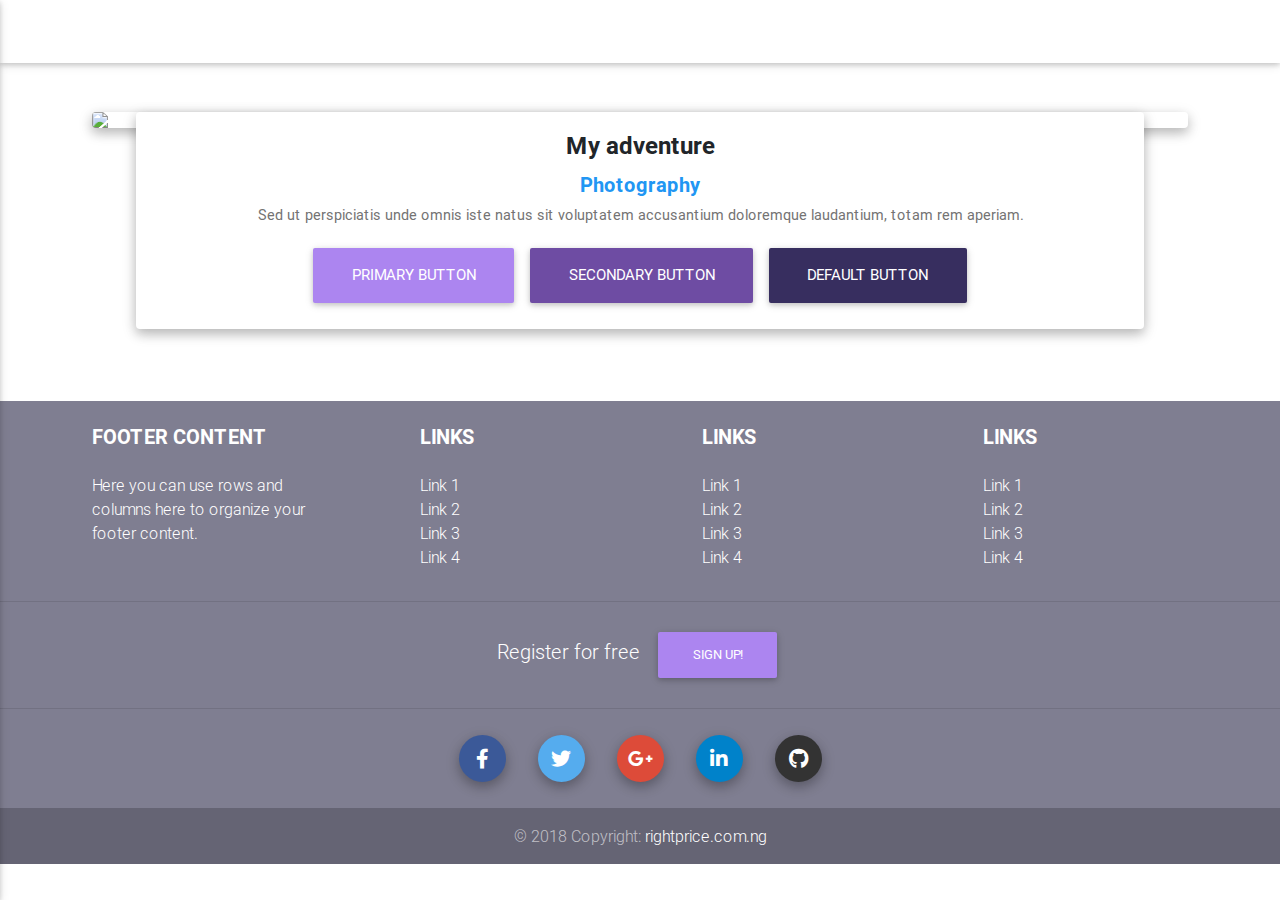
==== Backoffice/index.html @ aefe2cbc "Upload my first code" ====
<!DOCTYPE html>
<html>
<head>
    <meta charset="UTF-8">
    <meta name="viewport" content="width=device-width, initial-scale=1, shrink-to-fit=no">
    <meta http-equiv="x-ua-compatible" content="ie=edge">
    <title>Right Price Backoffice</title>
    <!-- Font Awesome -->
    <link rel="stylesheet" href="https://use.fontawesome.com/releases/v5.8.2/css/all.css">
    <!-- Custom CSS -->
    <link href="css/style.css" rel="stylesheet">
    <!-- Bootstrap core CSS -->
    <link href="css/bootstrap.css" rel="stylesheet">
    <!-- Material Design Bootstrap -->
    <link href="css/mdb.min.css" rel="stylesheet">

    <!--Inline css code here-->
    <style>
        /* Only for snippet */
        .double-nav .breadcrumb-dn {
        color: #fff;
        }
    </style>

</head>
<body class="fixed-sn deep-purple-skin">

    <!--Double navigation-->
    <header>
        <!-- Sidebar navigation -->
        <div id="slide-out" class="side-nav sn-bg-4 fixed">
        <ul class="custom-scrollbar">
            <!-- Logo -->
            <li>
            <div class="logo-wrapper waves-light">
                <a href="#"><img src="https://mdbootstrap.com/img/logo/mdb-transparent.png" class="img-fluid flex-center"></a>
            </div>
            </li>
            <!--/. Logo -->
            <!--Social-->
            <li>
            <ul class="social">
                <li><a href="#" class="icons-sm fb-ic"><i class="fab fa-facebook-f"> </i></a></li>
                <li><a href="#" class="icons-sm pin-ic"><i class="fab fa-pinterest"> </i></a></li>
                <li><a href="#" class="icons-sm gplus-ic"><i class="fab fa-google-plus-g"> </i></a></li>
                <li><a href="#" class="icons-sm tw-ic"><i class="fab fa-twitter"> </i></a></li>
            </ul>
            </li>
            <!--/Social-->
            <!--Search Form-->
            <li>
            <form class="search-form" role="search">
                <div class="form-group md-form mt-0 pt-1 waves-light">
                <input type="text" class="form-control" placeholder="Search">
                </div>
            </form>
            </li>
            <!--/.Search Form-->
            <!-- Side navigation links -->
            <li>
            <ul class="collapsible collapsible-accordion">
                <li><a class="collapsible-header waves-effect arrow-r"><i class="fas fa-chevron-right"></i> Submit blog<i
                    class="fas fa-angle-down rotate-icon"></i></a>
                <div class="collapsible-body">
                    <ul class="list-unstyled">
                    <li><a href="#" class="waves-effect">Submit listing</a>
                    </li>
                    <li><a href="#" class="waves-effect">Registration form</a>
                    </li>
                    </ul>
                </div>
                </li>
                <li><a class="collapsible-header waves-effect arrow-r"><i class="far fa-hand-pointer"></i> Instruction<i
                    class="fas fa-angle-down rotate-icon"></i></a>
                <div class="collapsible-body">
                    <ul class="list-unstyled">
                    <li><a href="#" class="waves-effect">For bloggers</a>
                    </li>
                    <li><a href="#" class="waves-effect">For authors</a>
                    </li>
                    </ul>
                </div>
                </li>
                <li><a class="collapsible-header waves-effect arrow-r"><i class="fas fa-eye"></i> About<i class="fas fa-angle-down rotate-icon"></i></a>
                <div class="collapsible-body">
                    <ul class="list-unstyled">
                    <li><a href="#" class="waves-effect">Introduction</a>
                    </li>
                    <li><a href="#" class="waves-effect">Monthly meetings</a>
                    </li>
                    </ul>
                </div>
                </li>
                <li><a class="collapsible-header waves-effect arrow-r"><i class="far fa-envelope"></i> Contact me<i class="fas fa-angle-down rotate-icon"></i></a>
                <div class="collapsible-body">
                    <ul class="list-unstyled">
                    <li><a href="#" class="waves-effect">FAQ</a>
                    </li>
                    <li><a href="#" class="waves-effect">Write a message</a>
                    </li>
                    <li><a href="#" class="waves-effect">FAQ</a>
                    </li>
                    <li><a href="#" class="waves-effect">Write a message</a>
                    </li>
                    <li><a href="#" class="waves-effect">FAQ</a>
                    </li>
                    <li><a href="#" class="waves-effect">Write a message</a>
                    </li>
                    <li><a href="#" class="waves-effect">FAQ</a>
                    </li>
                    <li><a href="#" class="waves-effect">Write a message</a>
                    </li>
                    </ul>
                </div>
                </li>
            </ul>
            </li>
            <!--/. Side navigation links -->
        </ul>
        <div class="sidenav-bg mask-strong"></div>
        </div>
        <!--/. Sidebar navigation -->
        <!-- Navbar -->
        <nav class="navbar fixed-top navbar-toggleable-md navbar-expand-lg scrolling-navbar double-nav">
        <!-- SideNav slide-out button -->
        <div class="float-left">
            <a href="#" data-activates="slide-out" class="button-collapse"><i class="fas fa-bars"></i></a>
        </div>
        <!-- Breadcrumb-->
        <div class="breadcrumb-dn mr-auto">
            <p>Material Design for Bootstrap</p>
        </div>
        <ul class="nav navbar-nav nav-flex-icons ml-auto">
            <li class="nav-item">
            <a class="nav-link"><i class="fas fa-envelope"></i> <span class="clearfix d-none d-sm-inline-block">Contact</span></a>
            </li>
            <li class="nav-item">
            <a class="nav-link"><i class="far fa-comments"></i> <span class="clearfix d-none d-sm-inline-block">Support</span></a>
            </li>
            <li class="nav-item">
            <a class="nav-link"><i class="fas fa-user"></i> <span class="clearfix d-none d-sm-inline-block">Account</span></a>
            </li>
            <li class="nav-item dropdown">
            <a class="nav-link dropdown-toggle" href="#" id="navbarDropdownMenuLink" data-toggle="dropdown" aria-haspopup="true"
                aria-expanded="false">
                Dropdown
            </a>
            <div class="dropdown-menu dropdown-menu-right" aria-labelledby="navbarDropdownMenuLink">
                <a class="dropdown-item" href="#">Action</a>
                <a class="dropdown-item" href="#">Another action</a>
                <a class="dropdown-item" href="#">Something else here</a>
            </div>
            </li>
        </ul>
        </nav>
        <!-- /.Navbar -->
    </header>
    <!--/.Double navigation-->
    
    <!--Main layout-->
    <main>
    
        <div class="container-fluid text-center">
    
        <!--Card-->
        <div class="card card-cascade wider reverse my-4 pb-5">
    
            <!--Card image-->
            <div class="view view-cascade overlay wow fadeIn">
            <img src="https://mdbootstrap.com/img/Photos/Slides/img%20(9).jpg" class="img-fluid">
            <a href="#!">
                <div class="mask rgba-white-slight"></div>
            </a>
            </div>
            <!--/Card image-->
    
            <!--Card content-->
            <div class="card-body card-body-cascade text-center wow fadeIn" data-wow-delay="0.2s">
            <!--Title-->
            <h4 class="card-title"><strong>My adventure</strong></h4>
            <h5 class="blue-text"><strong>Photography</strong></h5>
    
            <p class="card-text">Sed ut perspiciatis unde omnis iste natus sit voluptatem accusantium doloremque
                laudantium, totam rem aperiam.
            </p>
    
            <a class="btn btn-primary btn-lg">Primary button</a>
            <a class="btn btn-secondary btn-lg">Secondary button</a>
            <a class="btn btn-default btn-lg">Default button</a>
    
            </div>
            <!--/.Card content-->
    
        </div>
        <!--/.Card-->
    
        </div>
    
    </main>
    <!--/Main layout-->
    
    <!--Footer-->
    <footer class="page-footer text-center text-md-left pt-4">
    
        <!--Footer Links-->
        <div class="container-fluid">
        <div class="row">
    
            <!--First column-->
            <div class="col-md-3">
            <h5 class="text-uppercase font-weight-bold mb-4">Footer Content</h5>
            <p>Here you can use rows and columns here to organize your footer content.</p>
            </div>
            <!--/.First column-->
    
            <hr class="w-100 clearfix d-md-none">
    
            <!--Second column-->
            <div class="col-md-2 mx-auto">
            <h5 class="text-uppercase font-weight-bold mb-4">Links</h5>
            <ul class="list-unstyled">
                <li><a href="#!">Link 1</a></li>
                <li><a href="#!">Link 2</a></li>
                <li><a href="#!">Link 3</a></li>
                <li><a href="#!">Link 4</a></li>
            </ul>
            </div>
            <!--/.Second column-->
    
            <hr class="w-100 clearfix d-md-none">
    
            <!--Third column-->
            <div class="col-md-2 mx-auto">
            <h5 class="text-uppercase font-weight-bold mb-4">Links</h5>
            <ul class="list-unstyled">
                <li><a href="#!">Link 1</a></li>
                <li><a href="#!">Link 2</a></li>
                <li><a href="#!">Link 3</a></li>
                <li><a href="#!">Link 4</a></li>
            </ul>
            </div>
            <!--/.Third column-->
    
            <hr class="w-100 clearfix d-md-none">
    
            <!--Fourth column-->
            <div class="col-md-2 mx-auto">
            <h5 class="text-uppercase font-weight-bold mb-4">Links</h5>
            <ul class="list-unstyled">
                <li><a href="#!">Link 1</a></li>
                <li><a href="#!">Link 2</a></li>
                <li><a href="#!">Link 3</a></li>
                <li><a href="#!">Link 4</a></li>
            </ul>
            </div>
            <!--/.Fourth column-->
    
        </div>
        </div>
        <!--/.Footer Links-->
    
        <hr>
    
        <!--Call to action-->
        <div class="call-to-action text-center my-4">
        <ul class="list-unstyled list-inline">
            <li class="list-inline-item">
            <h5>Register for free</h5>
            </li>
            <li class="list-inline-item"><a href="" class="btn btn-primary">Sign up!</a></li>
        </ul>
        </div>
        <!--/.Call to action-->
    
        <hr>
    
        <!--Social buttons-->
        <div class="social-section text-center">
        <ul class="list-unstyled list-inline">
            <li class="list-inline-item"><a class="btn-floating btn-fb"><i class="fab fa-facebook-f"> </i></a></li>
            <li class="list-inline-item"><a class="btn-floating btn-tw"><i class="fab fa-twitter"> </i></a></li>
            <li class="list-inline-item"><a class="btn-floating btn-gplus"><i class="fab fa-google-plus-g"> </i></a></li>
            <li class="list-inline-item"><a class="btn-floating btn-li"><i class="fab fa-linkedin-in"> </i></a></li>
            <li class="list-inline-item"><a class="btn-floating btn-git"><i class="fab fa-github"> </i></a></li>
        </ul>
        </div>
        <!--/.Social buttons-->
    
        <!--Copyright-->
        <div class="footer-copyright py-3 text-center">
        <div class="container-fluid">
            © 2018 Copyright: <a href="http://www.rightprice.com.ng.com"> rightprice.com.ng </a>
    
        </div>
        </div>
        <!--/.Copyright-->
    
    </footer>
    <!--/.Footer-->

    <!-- SCRIPTS -->
  <!-- JQuery -->
  <script type="text/javascript" src="js/jquery-3.4.1.min.js"></script>
  <!-- Bootstrap tooltips -->
  <script type="text/javascript" src="js/popper.min.js"></script>
  <!-- Bootstrap core JavaScript -->
  <script type="text/javascript" src="js/bootstrap.min.js">
  </script>
  <!-- MDB core JavaScript -->
  <script type="text/javascript" src="js/mdb.min.js"></script>
  <script type="text/javascript">
    // SideNav Initialization
    $(".button-collapse").sideNav();

    new WOW().init();
  </script>
        
</body>
              
</html>
---- Backoffice/css/style.css ----
/* Nav menu change on scroll */
.top-nav-collapse {
  background: #9796f0 !important;  /* fallback for old browsers */
  background: -webkit-linear-gradient(to right, #fbc7d4, #9796f0) !important;  /* Chrome 10-25, Safari 5.1-6 */
  background: linear-gradient(to right, #fbc7d4, #9796f0) !important; /* W3C, IE 10+/ Edge, Firefox 16+, Chrome 26+, Opera 12+, Safari 7+ */
  
    
  }
  
  .navbar:not(.top-nav-collapse) {
    background: transparent !important;
  }
  
  /* Top Feature section */
  .section-top{
    margin-top: 3%;
  }

/* Jumbotron career */
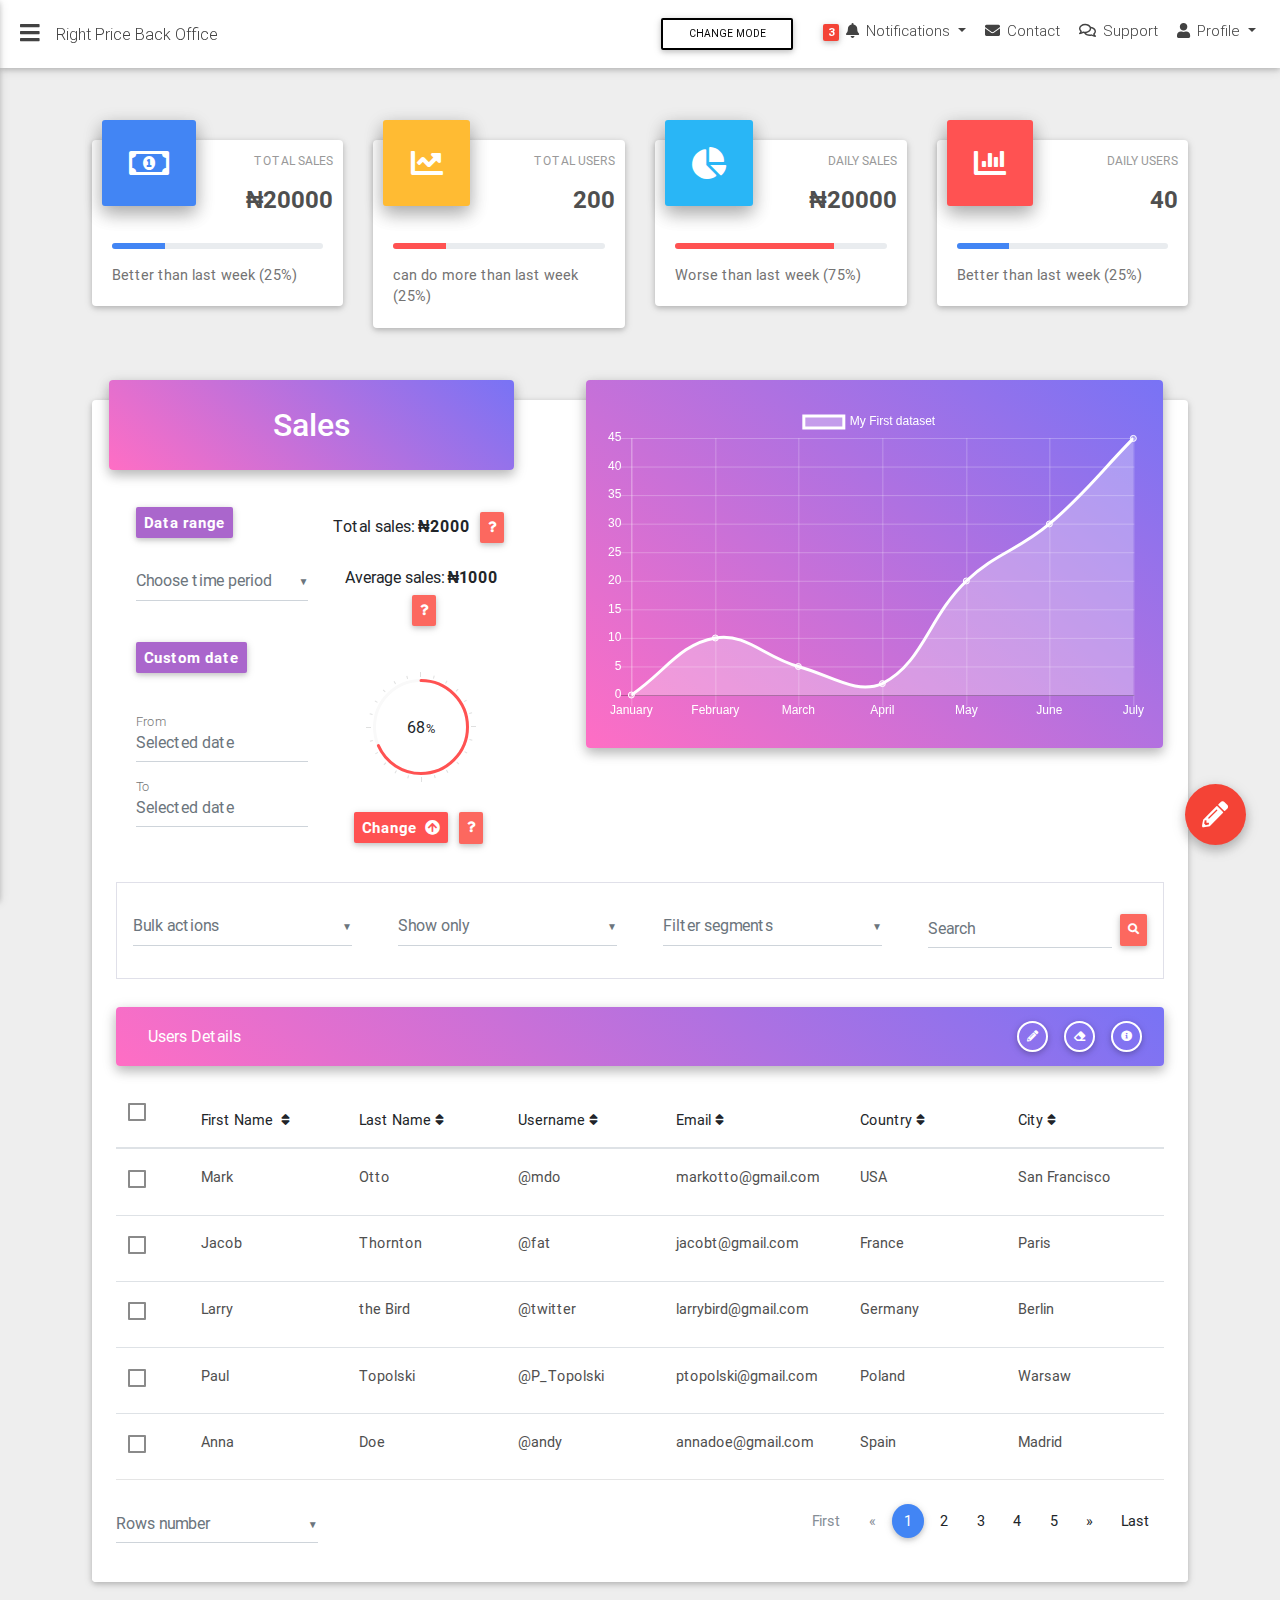
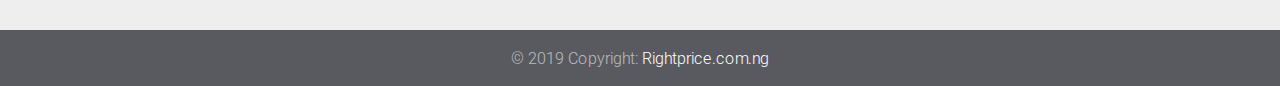
==== commit 60814987: "Remove git folder" ====
--- a/Backoffice/index.html
+++ b/Backoffice/index.html
@@ -1,320 +1,1055 @@
 <!DOCTYPE html>
-<html>
+<html lang="en">
+
 <head>
-    <meta charset="UTF-8">
-    <meta name="viewport" content="width=device-width, initial-scale=1, shrink-to-fit=no">
-    <meta http-equiv="x-ua-compatible" content="ie=edge">
-    <title>Right Price Backoffice</title>
-    <!-- Font Awesome -->
-    <link rel="stylesheet" href="https://use.fontawesome.com/releases/v5.8.2/css/all.css">
-    <!-- Custom CSS -->
-    <link href="css/style.css" rel="stylesheet">
-    <!-- Bootstrap core CSS -->
-    <link href="css/bootstrap.css" rel="stylesheet">
-    <!-- Material Design Bootstrap -->
-    <link href="css/mdb.min.css" rel="stylesheet">
-
-    <!--Inline css code here-->
-    <style>
-        /* Only for snippet */
-        .double-nav .breadcrumb-dn {
-        color: #fff;
-        }
-    </style>
-
+  <meta charset="utf-8">
+  <meta name="viewport" content="width=device-width, initial-scale=1, shrink-to-fit=no">
+  <meta http-equiv="x-ua-compatible" content="ie=edge">
+  <title>Right Price</title>
+  <!-- Font Awesome -->
+  <link rel="stylesheet" href="https://use.fontawesome.com/releases/v5.8.2/css/all.css">
+  <!-- Bootstrap core CSS -->
+  <link rel="stylesheet" href="css/bootstrap.min.css">
+  <!-- Material Design Bootstrap -->
+  <link rel="stylesheet" href="css/mdb.min.css">
+  <!-- Your custom styles (optional) -->
+  <style>
+
+  </style>
 </head>
-<body class="fixed-sn deep-purple-skin">
-
-    <!--Double navigation-->
-    <header>
-        <!-- Sidebar navigation -->
-        <div id="slide-out" class="side-nav sn-bg-4 fixed">
-        <ul class="custom-scrollbar">
-            <!-- Logo -->
-            <li>
-            <div class="logo-wrapper waves-light">
-                <a href="#"><img src="https://mdbootstrap.com/img/logo/mdb-transparent.png" class="img-fluid flex-center"></a>
+
+<body class="fixed-sn white-skin">
+
+  <!-- Main Navigation -->
+  <header>
+
+    <!-- Sidebar navigation -->
+    <div id="slide-out" class="side-nav sn-bg-4 fixed">
+      <ul class="custom-scrollbar">
+
+        <!-- Logo -->
+        <li class="logo-sn waves-effect py-3">
+          <div class="text-center">
+            <a href="#" class="pl-0">
+                <!-- <img src="https://mdbootstrap.com/img/logo/mdb-transaprent-noshadows.png"> -->
+                RIGHT PRICE
+            </a>
+          </div>
+        </li>
+
+        <!-- Search Form -->
+        <li>
+          <form class="search-form" role="search">
+            <div class="md-form mt-0 waves-light">
+              <input type="text" class="form-control py-2" placeholder="Search">
             </div>
-            </li>
-            <!--/. Logo -->
-            <!--Social-->
-            <li>
-            <ul class="social">
-                <li><a href="#" class="icons-sm fb-ic"><i class="fab fa-facebook-f"> </i></a></li>
-                <li><a href="#" class="icons-sm pin-ic"><i class="fab fa-pinterest"> </i></a></li>
-                <li><a href="#" class="icons-sm gplus-ic"><i class="fab fa-google-plus-g"> </i></a></li>
-                <li><a href="#" class="icons-sm tw-ic"><i class="fab fa-twitter"> </i></a></li>
-            </ul>
-            </li>
-            <!--/Social-->
-            <!--Search Form-->
-            <li>
-            <form class="search-form" role="search">
-                <div class="form-group md-form mt-0 pt-1 waves-light">
-                <input type="text" class="form-control" placeholder="Search">
-                </div>
-            </form>
-            </li>
-            <!--/.Search Form-->
-            <!-- Side navigation links -->
-            <li>
-            <ul class="collapsible collapsible-accordion">
-                <li><a class="collapsible-header waves-effect arrow-r"><i class="fas fa-chevron-right"></i> Submit blog<i
-                    class="fas fa-angle-down rotate-icon"></i></a>
-                <div class="collapsible-body">
-                    <ul class="list-unstyled">
-                    <li><a href="#" class="waves-effect">Submit listing</a>
-                    </li>
-                    <li><a href="#" class="waves-effect">Registration form</a>
-                    </li>
+          </form>
+        </li>
+
+        <!-- Side navigation links -->
+        <li>
+          <ul class="collapsible collapsible-accordion">
+
+            <li>
+              <a class="collapsible-header waves-effect arrow-r">
+                <i class="w-fa fas fa-tachometer-alt"></i>Dashboard<i class="fas fa-angle-down rotate-icon"></i>
+              </a>
+              <div class="collapsible-body">
+                <ul>
+                  <li>
+                    <a href="../dashboards/v-1.html" class="waves-effect">Version 1</a>
+                  </li>
+                  <li>
+                    <a href="../dashboards/v-2.html" class="waves-effect">Version 2</a>
+                  </li>
+                  <li>
+                    <a href="../dashboards/v-3.html" class="waves-effect">Version 3</a>
+                  </li>
+                  <li>
+                    <a href="../dashboards/v-4.html" class="waves-effect">Version 4</a>
+                  </li>
+                  <li>
+                    <a href="../dashboards/v-5.html" class="waves-effect">Version 5</a>
+                  </li>
+                  <li>
+                    <a href="../dashboards/v-6.html" class="waves-effect">Version 6</a>
+                  </li>
+                </ul>
+              </div>
+            </li>
+            <li>
+              <a class="collapsible-header waves-effect arrow-r">
+                <i class="w-fa fas fa-image"></i>Pages<i class="fas fa-angle-down rotate-icon"></i>
+              </a>
+              <div class="collapsible-body">
+                <ul>
+                  <li>
+                    <a href="../pages/login.html" class="waves-effect">Login</a>
+                  </li>
+                  <li>
+                    <a href="../pages/register.html" class="waves-effect">Register</a>
+                  </li>
+                  <li>
+                    <a href="../pages/pricing.html" class="waves-effect">Pricing</a>
+                  </li>
+                  <li>
+                    <a href="../pages/about.html" class="waves-effect">About us</a>
+                  </li>
+                  <li>
+                    <a href="../pages/single.html" class="waves-effect">Single post</a>
+                  </li>
+                  <li>
+                    <a href="../pages/post.html" class="waves-effect">Post listing</a>
+                  </li>
+                  <li>
+                    <a href="../pages/landing.html" class="waves-effect">Landing page</a>
+                  </li>
+                  <li>
+                    <a href="../pages/customers.html" class="waves-effect">Customers</a>
+                  </li>
+                  <li>
+                    <a href="../pages/invoice.html" class="waves-effect">Invoice</a>
+                  </li>
+                  <li>
+                    <a href="../pages/page-creator.html" class="waves-effect">Page Creator</a>
+                  </li>
+                  <li>
+                    <a href="../pages/support.html" class="waves-effect">Support</a>
+                  </li>
+                  <li>
+                    <a href="../pages/chat.html" class="waves-effect">Chat</a>
+                  </li>
+                </ul>
+              </div>
+            </li>
+            <li>
+              <a class="collapsible-header waves-effect arrow-r">
+                <i class="w-fa fas fa-user"></i>Profile<i class="fas fa-angle-down rotate-icon"></i>
+              </a>
+              <div class="collapsible-body">
+                <ul>
+                  <li>
+                    <a href="../profile/basic-1.html" class="waves-effect">Basic 1</a>
+                  </li>
+                  <li>
+                    <a href="../profile/basic-2.html" class="waves-effect">Basic 2</a>
+                  </li>
+                  <li>
+                    <a href="../profile/extended.html" class="waves-effect">Extended</a>
+                  </li>
+                </ul>
+              </div>
+            </li>
+            <li>
+              <a class="collapsible-header waves-effect arrow-r">
+                <i class="w-fa fab fa-css3"></i>CSS<i class="fas fa-angle-down rotate-icon"></i>
+              </a>
+              <div class="collapsible-body">
+                <ul>
+                  <li>
+                    <a href="../css/grid.html" class="waves-effect">Grid system</a>
+                  </li>
+                  <li>
+                    <a href="../css/media.html" class="waves-effect">Media object</a>
+                  </li>
+                  <li>
+                    <a href="../css/utilities.html" class="waves-effect">Utilities / helpers</a>
+                  </li>
+                  <li>
+                    <a href="../css/code.html" class="waves-effect">Code</a>
+                  </li>
+                  <li>
+                    <a href="../css/icons.html" class="waves-effect">Icons</a>
+                  </li>
+                  <li>
+                    <a href="../css/images.html" class="waves-effect">Images</a>
+                  </li>
+                  <li>
+                    <a href="../css/typography.html" class="waves-effect">Typography</a>
+                  </li>
+                  <li>
+                    <a href="../css/animations.html" class="waves-effect">Animations</a>
+                  </li>
+                  <li>
+                    <a href="../css/colors.html" class="waves-effect">Colors</a>
+                  </li>
+                  <li>
+                    <a href="../css/hover.html" class="waves-effect">Hover effects</a>
+                  </li>
+                  <li>
+                    <a href="../css/masks.html" class="waves-effect">Masks</a>
+                  </li>
+                  <li>
+                    <a href="../css/shadows.html" class="waves-effect">Shadows</a>
+                  </li>
+                  <li>
+                    <a href="../css/skins.html" class="waves-effect">Skins</a>
+                  </li>
+                </ul>
+              </div>
+            </li>
+            <li>
+              <a class="collapsible-header waves-effect arrow-r">
+                <i class="w-fa fas fa-th"></i>Components<i class="fas fa-angle-down rotate-icon"></i>
+              </a>
+              <div class="collapsible-body">
+                <ul>
+                  <li>
+                    <a href="../components/buttons.html" class="waves-effect">Buttons</a>
+                  </li>
+                  <li>
+                    <a href="../components/cards.html" class="waves-effect">Cards</a>
+                  </li>
+                  <li>
+                    <a href="../components/collapse.html" class="waves-effect">Collapse</a>
+                  </li>
+                  <li>
+                    <a href="../components/date.html" class="waves-effect">Date picker</a>
+                  </li>
+                  <li>
+                    <a href="../components/list.html" class="waves-effect">List group</a>
+                  </li>
+                  <li>
+                    <a href="../components/panels.html" class="waves-effect">Panels</a>
+                  </li>
+                  <li>
+                    <a href="../components/pagination.html" class="waves-effect">Pagination</a>
+                  </li>
+                  <li>
+                    <a href="../components/popovers.html" class="waves-effect">Popovers</a>
+                  </li>
+                  <li>
+                    <a href="../components/progress.html" class="waves-effect">Progress bars</a>
+                  </li>
+                  <li>
+                    <a href="../components/stepper.html" class="waves-effect">Stepper</a>
+                  </li>
+                  <li>
+                    <a href="../components/tabs.html" class="waves-effect">Tabs & pills</a>
+                  </li>
+                  <li>
+                    <a href="../components/tags.html" class="waves-effect">Tags, labels & badges</a>
+                  </li>
+                  <li>
+                    <a href="../components/time.html" class="waves-effect">Time picker</a>
+                  </li>
+                  <li>
+                    <a href="../components/tooltips.html" class="waves-effect">Tooltips</a>
+                  </li>
+                </ul>
+              </div>
+            </li>
+            <li>
+              <a class="collapsible-header waves-effect arrow-r">
+                <i class="w-fa far fa-check-square"></i>Forms<i class="fas fa-angle-down rotate-icon"></i>
+              </a>
+              <div class="collapsible-body">
+                <ul>
+                  <li>
+                    <a href="../forms/basic.html" class="waves-effect">Basic</a>
+                  </li>
+                  <li>
+                    <a href="../forms/extended.html" class="waves-effect">Extended</a>
+                  </li>
+                </ul>
+              </div>
+            </li>
+            <li>
+              <a class="collapsible-header waves-effect arrow-r">
+                <i class="w-fa fas fa-table"></i>Tables<i class="fas fa-angle-down rotate-icon"></i>
+              </a>
+              <div class="collapsible-body">
+                <ul>
+                  <li>
+                    <a href="../tables/basic.html" class="waves-effect">Basic</a>
+                  </li>
+                  <li>
+                    <a href="../tables/extended.html" class="waves-effect">Extended</a>
+                  </li>
+                  <li>
+                    <a href="../tables/datatables.html" class="waves-effect">DataTables.net</a>
+                  </li>
+                </ul>
+              </div>
+            </li>
+            <li>
+              <a class="collapsible-header waves-effect arrow-r">
+                <i class="w-fa fas fa-map"></i>Maps<i class="fas fa-angle-down rotate-icon"></i>
+              </a>
+              <div class="collapsible-body">
+                <ul>
+                  <li>
+                    <a href="../maps/google.html" class="waves-effect">Google Maps</a>
+                  </li>
+                  <li>
+                    <a href="../maps/full.html" class="waves-effect">Full screen map</a>
+                  </li>
+                  <li>
+                    <a href="../maps/vector.html" class="waves-effect">Vector world map</a>
+                  </li>
+                </ul>
+              </div>
+            </li>
+
+            <!-- Simple link -->
+            <li>
+              <a href="../alerts/alerts.html" class="collapsible-header waves-effect"><i
+                  class="w-fa far fa-bell"></i>Alerts</a>
+            </li>
+            <li>
+              <a href="../modals/modals.html" class="collapsible-header waves-effect"><i
+                  class="w-fa fas fa-bolt"></i>Modals</a>
+            </li>
+            <li>
+              <a href="../charts/charts.html" class="collapsible-header waves-effect"><i
+                  class="w-fa fas fa-chart-pie"></i>Charts</a>
+            </li>
+            <li>
+              <a href="../calendar/calendar.html" class="collapsible-header waves-effect"><i
+                  class="w-fa far fa-calendar-check"></i>Calendar</a>
+            </li>
+            <li>
+              <a href="../sections/sections.html" class="collapsible-header waves-effect"><i
+                  class="w-fa fas fa-th-large"></i>Sections</a>
+            </li>
+
+          </ul>
+        </li>
+        <!-- Side navigation links -->
+
+      </ul>
+      <div class="sidenav-bg mask-strong"></div>
+    </div>
+    <!-- Sidebar navigation -->
+
+    <!-- Navbar -->
+    <nav class="navbar fixed-top navbar-expand-lg scrolling-navbar double-nav">
+
+      <!-- SideNav slide-out button -->
+      <div class="float-left">
+        <a href="#" data-activates="slide-out" class="button-collapse"><i class="fas fa-bars"></i></a>
+      </div>
+
+      <!-- Breadcrumb -->
+      <div class="breadcrumb-dn mr-auto">
+        <p>Right Price Back Office</p>
+      </div>
+
+      <div class="d-flex change-mode">
+
+        <div class="ml-auto mb-0 mr-3 change-mode-wrapper">
+          <button class="btn btn-outline-black btn-sm" id="dark-mode">Change Mode</button>
+        </div>
+
+        <!-- Navbar links -->
+        <ul class="nav navbar-nav nav-flex-icons ml-auto">
+
+          <!-- Dropdown -->
+          <li class="nav-item dropdown notifications-nav">
+            <a class="nav-link dropdown-toggle waves-effect" id="navbarDropdownMenuLink" data-toggle="dropdown"
+              aria-haspopup="true" aria-expanded="false">
+              <span class="badge red">3</span> <i class="fas fa-bell"></i>
+              <span class="d-none d-md-inline-block">Notifications</span>
+            </a>
+            <div class="dropdown-menu dropdown-primary" aria-labelledby="navbarDropdownMenuLink">
+              <a class="dropdown-item" href="#">
+                <i class="far fa-money-bill-alt mr-2" aria-hidden="true"></i>
+                <span>New order received</span>
+                <span class="float-right"><i class="far fa-clock" aria-hidden="true"></i> 13 min</span>
+              </a>
+              <a class="dropdown-item" href="#">
+                <i class="far fa-money-bill-alt mr-2" aria-hidden="true"></i>
+                <span>New order received</span>
+                <span class="float-right"><i class="far fa-clock" aria-hidden="true"></i> 33 min</span>
+              </a>
+              <a class="dropdown-item" href="#">
+                <i class="fas fa-chart-line mr-2" aria-hidden="true"></i>
+                <span>Your campaign is about to end</span>
+                <span class="float-right"><i class="far fa-clock" aria-hidden="true"></i> 53 min</span>
+              </a>
+            </div>
+          </li>
+          <li class="nav-item">
+            <a class="nav-link waves-effect"><i class="fas fa-envelope"></i> <span
+                class="clearfix d-none d-sm-inline-block">Contact</span></a>
+          </li>
+          <li class="nav-item">
+            <a class="nav-link waves-effect"><i class="far fa-comments"></i> <span
+                class="clearfix d-none d-sm-inline-block">Support</span></a>
+          </li>
+          <li class="nav-item dropdown">
+            <a class="nav-link dropdown-toggle waves-effect" href="#" id="userDropdown" data-toggle="dropdown"
+              aria-haspopup="true" aria-expanded="false">
+              <i class="fas fa-user"></i> <span class="clearfix d-none d-sm-inline-block">Profile</span>
+            </a>
+            <div class="dropdown-menu dropdown-menu-right" aria-labelledby="userDropdown">
+              <a class="dropdown-item" href="#">Log Out</a>
+              <a class="dropdown-item" href="#">My account</a>
+            </div>
+          </li>
+
+        </ul>
+        <!-- Navbar links -->
+
+      </div>
+
+    </nav>
+    <!-- Navbar -->
+
+    <!-- Fixed button -->
+    <div class="fixed-action-btn clearfix d-none d-xl-block" style="bottom: 45px; right: 24px;">
+
+      <a class="btn-floating btn-lg red">
+        <i class="fas fa-pencil-alt"></i>
+      </a>
+
+      <ul class="list-unstyled">
+        <li><a class="btn-floating red"><i class="fas fa-star"></i></a></li>
+        <li><a class="btn-floating yellow darken-1"><i class="fas fa-user"></i></a></li>
+        <li><a class="btn-floating green"><i class="fas fa-envelope"></i></a></li>
+        <li><a class="btn-floating blue"><i class="fas fa-shopping-cart"></i></a></li>
+      </ul>
+
+    </div>
+    <!-- Fixed button -->
+
+  </header>
+  <!-- Main Navigation -->
+
+  <!-- Main layout -->
+  <main>
+
+    <div class="container-fluid">
+
+      <!-- Section: Intro -->
+      <section class="mt-md-4 pt-md-2 mb-5 pb-4">
+
+        <!-- Grid row -->
+        <div class="row">
+
+          <!-- Grid column -->
+          <div class="col-xl-3 col-md-6 mb-xl-0 mb-4">
+
+            <!-- Card -->
+            <div class="card card-cascade cascading-admin-card">
+
+              <!-- Card Data -->
+              <div class="admin-up">
+                <i class="far fa-money-bill-alt primary-color mr-3 z-depth-2"></i>
+                <div class="data">
+                  <p class="text-uppercase">Total Sales</p>
+                  <h4 class="font-weight-bold dark-grey-text">₦20000</h4>
+                </div>
+              </div>
+
+              <!-- Card content -->
+              <div class="card-body card-body-cascade">
+                <div class="progress mb-3">
+                  <div class="progress-bar bg-primary" role="progressbar" style="width: 25%" aria-valuenow="25"
+                    aria-valuemin="0" aria-valuemax="100"></div>
+                </div>
+                <p class="card-text">Better than last week (25%)</p>
+              </div>
+
+            </div>
+            <!-- Card -->
+
+          </div>
+          <!-- Grid column -->
+
+          <!-- Grid column -->
+          <div class="col-xl-3 col-md-6 mb-xl-0 mb-4">
+
+            <!-- Card -->
+            <div class="card card-cascade cascading-admin-card">
+
+              <!-- Card Data -->
+              <div class="admin-up">
+                <i class="fas fa-chart-line warning-color mr-3 z-depth-2"></i>
+                <div class="data">
+                  <p class="text-uppercase">Total Users</p>
+                  <h4 class="font-weight-bold dark-grey-text">200</h4>
+                </div>
+              </div>
+
+              <!-- Card content -->
+              <div class="card-body card-body-cascade">
+                <div class="progress mb-3">
+                  <div class="progress-bar red accent-2" role="progressbar" style="width: 25%" aria-valuenow="25"
+                    aria-valuemin="0" aria-valuemax="100"></div>
+                </div>
+                <p class="card-text">can do more than last week (25%)</p>
+              </div>
+
+            </div>
+            <!-- Card -->
+
+          </div>
+          <!-- Grid column -->
+
+          <!-- Grid column -->
+          <div class="col-xl-3 col-md-6 mb-md-0 mb-4">
+
+            <!-- Card -->
+            <div class="card card-cascade cascading-admin-card">
+
+              <!-- Card Data -->
+              <div class="admin-up">
+                <i class="fas fa-chart-pie light-blue lighten-1 mr-3 z-depth-2"></i>
+                <div class="data">
+                  <p class="text-uppercase">Daily Sales</p>
+                  <h4 class="font-weight-bold dark-grey-text">₦20000</h4>
+                </div>
+              </div>
+
+              <!-- Card content -->
+              <div class="card-body card-body-cascade">
+                <div class="progress mb-3">
+                  <div class="progress-bar red accent-2" role="progressbar" style="width: 75%" aria-valuenow="75"
+                    aria-valuemin="0" aria-valuemax="100"></div>
+                </div>
+                <p class="card-text">Worse than last week (75%)</p>
+              </div>
+
+            </div>
+            <!-- Card -->
+
+          </div>
+          <!-- Grid column -->
+
+          <!-- Grid column -->
+          <div class="col-xl-3 col-md-6 mb-0">
+
+            <!-- Card -->
+            <div class="card card-cascade cascading-admin-card">
+
+              <!-- Card Data -->
+              <div class="admin-up">
+                <i class="fas fa-chart-bar red accent-2 mr-3 z-depth-2"></i>
+                <div class="data">
+                  <p class="text-uppercase">Daily Users</p>
+                  <h4 class="font-weight-bold dark-grey-text">40</h4>
+                </div>
+              </div>
+
+              <!-- Card content -->
+              <div class="card-body card-body-cascade">
+                <div class="progress mb-3">
+                  <div class="progress-bar bg-primary" role="progressbar" style="width: 25%" aria-valuenow="25"
+                    aria-valuemin="0" aria-valuemax="100"></div>
+                </div>
+                <p class="card-text">Better than last week (25%)</p>
+              </div>
+
+            </div>
+            <!-- Card -->
+
+          </div>
+          <!-- Grid column -->
+
+        </div>
+        <!-- Grid row -->
+
+      </section>
+      <!-- Section: Intro -->
+
+      <!-- Section: Main panel -->
+      <section class="mb-5">
+
+        <!-- Card -->
+        <div class="card card-cascade narrower">
+
+          <!-- Section: Chart -->
+          <section>
+
+            <!-- Grid row -->
+            <div class="row">
+
+              <!-- Grid column -->
+              <div class="col-xl-5 col-lg-12 mr-0 pb-2">
+
+                <!-- Card image -->
+                <div class="view view-cascade gradient-card-header purple-gradient lighten-1">
+                  <h2 class="h2-responsive mb-0 font-weight-500">Sales</h2>
+                </div>
+
+                <!-- Card content -->
+                <div class="card-body card-body-cascade pb-0">
+
+                  <!-- Panel data -->
+                  <div class="row py-3 pl-4">
+
+                    <!-- First column -->
+                    <div class="col-md-6">
+
+                      <!-- Date select -->
+                      <p class="lead"><span class="badge secondary-color p-2">Data range</span></p>
+                      <select class="mdb-select colorful-select dropdown-info md-form">
+                        <option value="" disabled selected>Choose time period</option>
+                        <option value="1">Today</option>
+                        <option value="2">Yesterday</option>
+                        <option value="3">Last 7 days</option>
+                        <option value="3">Last 30 days</option>
+                        <option value="3">Last week</option>
+                        <option value="3">Last month</option>
+                      </select>
+
+                      <!-- Date pickers -->
+                      <p class="lead pt-3 pb-4"><span class="badge secondary-color p-2">Custom date</span></p>
+                      <div class="md-form">
+                        <input placeholder="Selected date" type="text" id="from" class="form-control datepicker">
+                        <label for="date-picker-example">From</label>
+                      </div>
+                      <div class="md-form">
+                        <input placeholder="Selected date" type="text" id="to" class="form-control datepicker">
+                        <label for="date-picker-example">To</label>
+                      </div>
+
+                    </div>
+                    <!-- First column -->
+
+                    <!-- Second column -->
+                    <div class="col-md-6 text-center pl-xl-2 my-md-0 my-3">
+
+                      <!-- Summary -->
+                      <p>Total sales: <strong>₦2000</strong>
+                        <button type="button" class="btn btn-secondary btn-sm p-2" data-toggle="tooltip" data-placement="top"
+                          title="Total sales in the given period"><i class="fas fa-question"></i></button>
+                      </p>
+                      <p>Average sales: <strong>₦1000</strong>
+                        <button type="button" class="btn btn-secondary btn-sm p-2 mr-0" data-toggle="tooltip"
+                          data-placement="top" title="Average daily sales in the given period"><i
+                            class="fas fa-question"></i></button>
+                      </p>
+
+                      <!-- Change chart -->
+                      <span class="min-chart my-4" id="chart-sales" data-percent="76"><span
+                          class="percent"></span></span>
+                      <h5>
+                        <span class="badge red accent-2 p-2">Change <i class="fas fa-arrow-circle-up ml-1"></i></span>
+                        <button type="button" class="btn btn-secondary btn-sm p-2" data-toggle="tooltip" data-placement="top"
+                          title="Percentage change compared to the same period in the past"><i
+                            class="fas fa-question"></i>
+                        </button>
+                      </h5>
+
+                    </div>
+                    <!-- Second column -->
+
+                  </div>
+                  <!-- Panel data -->
+
+                </div>
+                <!-- Card content -->
+
+              </div>
+              <!-- Grid column -->
+
+              <!-- Grid column -->
+              <div class="col-xl-7 col-lg-12 mb-4 pb-2">
+
+                <!-- Chart -->
+                <div class="view view-cascade gradient-card-header purple-gradient">
+
+                  <canvas id="lineChart" height="175"></canvas>
+
+                </div>
+
+              </div>
+              <!-- Grid column -->
+
+            </div>
+            <!-- Grid row -->
+
+          </section>
+          <!-- Section: Chart -->
+
+          <!-- Section: Table -->
+          <section>
+
+            <!-- Top Table UI -->
+            <div class="table-ui p-2 mb-3 mx-4 mb-5">
+
+              <!-- Grid row -->
+              <div class="row">
+
+                <!-- Grid column -->
+                <div class="col-xl-3 col-md-6">
+
+                  <!-- Name -->
+                  <select class="mdb-select colorful-select dropdown-info mx-2 md-form mt-3 md-dropdown">
+                    <option value="" disabled selected>Bulk actions</option>
+                    <option value="1">Delate</option>
+                    <option value="2">Export</option>
+                    <option value="3">Change segment</option>
+                  </select>
+
+                </div>
+                <!-- Grid column -->
+
+                <!-- Grid column -->
+                <div class="col-xl-3 col-md-6">
+
+                  <!-- Blue select -->
+                  <select class="mdb-select colorful-select dropdown-info mx-2 md-form mt-3 md-dropdown">
+                    <option value="" disabled selected>Show only</option>
+                    <option value="1">All <span> (2000)</span></option>
+                    <option value="2">Never opened <span> (200)</span></option>
+                    <option value="3">Opened but unanswered <span> (1800)</span></option>
+                    <option value="4">Answered <span> (200)</span></option>
+                    <option value="5">Unsunscribed <span> (50)</span></option>
+                  </select>
+
+                </div>
+                <!-- Grid column -->
+
+                <!-- Grid column -->
+                <div class="col-xl-3 col-md-6">
+
+                  <!-- Blue select -->
+                  <select class="mdb-select colorful-select dropdown-info mx-2 md-form mt-3 md-dropdown">
+                    <option value="" disabled selected>Filter segments</option>
+                    <option value="1">Contacts in no segments <span> (100)</span></option>
+                    <option value="1">Segment 1 <span> (2000)</span></option>
+                    <option value="2">Segment 2 <span> (1000)</span></option>
+                    <option value="3">Segment 3 <span> (4000)</span></option>
+                  </select>
+
+                </div>
+                <!-- Grid column -->
+
+                <!-- Grid column -->
+                <div class="col-xl-3 col-md-6">
+
+                  <form class="form-inline mt-2 ml-2">
+                    <div class="form-group md-form mt-2">
+                      <input class="form-control w-100" type="text" placeholder="Search">
+                    </div>
+                    <button class="btn btn-sm btn-secondary ml-2 mr-0 mb-md-0 mb-4 px-2"><i
+                        class="fas fa-search"></i></button>
+                  </form>
+
+                </div>
+                <!-- Grid column -->
+
+              </div>
+              <!-- Grid row -->
+
+            </div>
+            <!-- Top Table UI -->
+
+            <div class="card card-cascade narrower z-depth-0">
+
+              <div
+                class="view view-cascade gradient-card-header purple-gradient narrower py-2 mx-4 mb-3 d-flex justify-content-between align-items-center">
+
+                <a href="" class="white-text mx-3">Users Details</a>
+
+                <div>
+                  <button type="button" class="btn btn-outline-white btn-rounded btn-sm px-2"><i
+                      class="fas fa-pencil-alt mt-0"></i></button>
+                  <button type="button" class="btn btn-outline-white btn-rounded btn-sm px-2"><i
+                      class="fas fa-eraser mt-0"></i></button>
+                  <button type="button" class="btn btn-outline-white btn-rounded btn-sm px-2"><i
+                      class="fas fa-info-circle mt-0"></i></button>
+                </div>
+
+              </div>
+
+              <div class="px-4">
+
+                <div class="table-responsive">
+
+                  <!--Table-->
+                  <table class="table table-hover mb-0">
+
+                    <!-- Table head -->
+                    <thead>
+                      <tr>
+                        <th>
+                          <input class="form-check-input" type="checkbox" id="checkbox">
+                          <label for="checkbox" class="form-check-label mr-2 label-table"></label>
+                        </th>
+                        <th class="th-lg"><a>First Name <i class="fas fa-sort ml-1"></i></a></th>
+                        <th class="th-lg"><a>Last Name<i class="fas fa-sort ml-1"></i></a></th>
+                        <th class="th-lg"><a>Username<i class="fas fa-sort ml-1"></i></a></th>
+                        <th class="th-lg"><a>Email<i class="fas fa-sort ml-1"></i></a></th>
+                        <th class="th-lg"><a>Country<i class="fas fa-sort ml-1"></i></a></th>
+                        <th class="th-lg"><a>City<i class="fas fa-sort ml-1"></i></a></th>
+                      </tr>
+                    </thead>
+                    <!-- Table head -->
+
+                    <!-- Table body -->
+                    <tbody>
+                      <tr>
+                        <th scope="row">
+                          <input class="form-check-input" type="checkbox" id="checkbox1">
+                          <label for="checkbox1" class="label-table"></label>
+                        </th>
+                        <td>Mark</td>
+                        <td>Otto</td>
+                        <td>@mdo</td>
+                        <td>markotto@gmail.com</td>
+                        <td>USA</td>
+                        <td>San Francisco</td>
+                      </tr>
+                      <tr>
+                        <th scope="row">
+                          <input class="form-check-input" type="checkbox" id="checkbox2">
+                          <label for="checkbox2" class="label-table"></label>
+                        </th>
+                        <td>Jacob</td>
+                        <td>Thornton</td>
+                        <td>@fat</td>
+                        <td>jacobt@gmail.com</td>
+                        <td>France</td>
+                        <td>Paris</td>
+                      </tr>
+                      <tr>
+                        <th scope="row">
+                          <input class="form-check-input" type="checkbox" id="checkbox3">
+                          <label for="checkbox3" class="label-table"></label>
+                        </th>
+                        <td>Larry</td>
+                        <td>the Bird</td>
+                        <td>@twitter</td>
+                        <td>larrybird@gmail.com</td>
+                        <td>Germany</td>
+                        <td>Berlin</td>
+                      </tr>
+                      <tr>
+                        <th scope="row">
+                          <input class="form-check-input" type="checkbox" id="checkbox4">
+                          <label for="checkbox4" class="label-table"></label>
+                        </th>
+                        <td>Paul</td>
+                        <td>Topolski</td>
+                        <td>@P_Topolski</td>
+                        <td>ptopolski@gmail.com</td>
+                        <td>Poland</td>
+                        <td>Warsaw</td>
+                      </tr>
+                      <tr>
+                        <th scope="row">
+                          <input class="form-check-input" type="checkbox" id="checkbox5">
+                          <label for="checkbox5" class="label-table"></label>
+                        </th>
+                        <td>Anna</td>
+                        <td>Doe</td>
+                        <td>@andy</td>
+                        <td>annadoe@gmail.com</td>
+                        <td>Spain</td>
+                        <td>Madrid</td>
+                      </tr>
+                    </tbody>
+                    <!-- Table body -->
+
+                  </table>
+                  <!-- Table -->
+
+                </div>
+
+                <hr class="my-0">
+
+                <!-- Bottom Table UI -->
+                <div class="d-flex justify-content-between">
+
+                  <!-- Name -->
+                  <select class="mdb-select colorful-select dropdown-secondary md-form hidden-md-down">
+                    <option value="" disabled>Rows number</option>
+                    <option value="1" selected>5 rows</option>
+                    <option value="2">25 rows</option>
+                    <option value="3">50 rows</option>
+                    <option value="4">100 rows</option>
+                  </select>
+
+                  <!-- Pagination -->
+                  <nav class="my-4">
+                    <ul class="pagination pagination-circle pg-blue mb-0">
+
+                      <!--First-->
+                      <li class="page-item disabled clearfix d-none d-md-block"><a class="page-link">First</a></li>
+
+                      <!-- Arrow left -->
+                      <li class="page-item disabled">
+                        <a class="page-link" aria-label="Previous">
+                          <span aria-hidden="true">&laquo;</span>
+                          <span class="sr-only">Previous</span>
+                        </a>
+                      </li>
+
+                      <!-- Numbers -->
+                      <li class="page-item active"><a class="page-link">1</a></li>
+                      <li class="page-item"><a class="page-link">2</a></li>
+                      <li class="page-item"><a class="page-link">3</a></li>
+                      <li class="page-item"><a class="page-link">4</a></li>
+                      <li class="page-item"><a class="page-link">5</a></li>
+
+                      <!-- Arrow right -->
+                      <li class="page-item">
+                        <a class="page-link" aria-label="Next">
+                          <span aria-hidden="true">&raquo;</span>
+                          <span class="sr-only">Next</span>
+                        </a>
+                      </li>
+
+                      <!-- First -->
+                      <li class="page-item clearfix d-none d-md-block"><a class="page-link">Last</a></li>
+
                     </ul>
-                </div>
-                </li>
-                <li><a class="collapsible-header waves-effect arrow-r"><i class="far fa-hand-pointer"></i> Instruction<i
-                    class="fas fa-angle-down rotate-icon"></i></a>
-                <div class="collapsible-body">
-                    <ul class="list-unstyled">
-                    <li><a href="#" class="waves-effect">For bloggers</a>
-                    </li>
-                    <li><a href="#" class="waves-effect">For authors</a>
-                    </li>
-                    </ul>
-                </div>
-                </li>
-                <li><a class="collapsible-header waves-effect arrow-r"><i class="fas fa-eye"></i> About<i class="fas fa-angle-down rotate-icon"></i></a>
-                <div class="collapsible-body">
-                    <ul class="list-unstyled">
-                    <li><a href="#" class="waves-effect">Introduction</a>
-                    </li>
-                    <li><a href="#" class="waves-effect">Monthly meetings</a>
-                    </li>
-                    </ul>
-                </div>
-                </li>
-                <li><a class="collapsible-header waves-effect arrow-r"><i class="far fa-envelope"></i> Contact me<i class="fas fa-angle-down rotate-icon"></i></a>
-                <div class="collapsible-body">
-                    <ul class="list-unstyled">
-                    <li><a href="#" class="waves-effect">FAQ</a>
-                    </li>
-                    <li><a href="#" class="waves-effect">Write a message</a>
-                    </li>
-                    <li><a href="#" class="waves-effect">FAQ</a>
-                    </li>
-                    <li><a href="#" class="waves-effect">Write a message</a>
-                    </li>
-                    <li><a href="#" class="waves-effect">FAQ</a>
-                    </li>
-                    <li><a href="#" class="waves-effect">Write a message</a>
-                    </li>
-                    <li><a href="#" class="waves-effect">FAQ</a>
-                    </li>
-                    <li><a href="#" class="waves-effect">Write a message</a>
-                    </li>
-                    </ul>
-                </div>
-                </li>
-            </ul>
-            </li>
-            <!--/. Side navigation links -->
-        </ul>
-        <div class="sidenav-bg mask-strong"></div>
+                  </nav>
+                  <!-- Pagination -->
+
+                </div>
+                <!-- Bottom Table UI -->
+
+              </div>
+
+            </div>
+
+          </section>
+          <!--Section: Table-->
+
         </div>
-        <!--/. Sidebar navigation -->
-        <!-- Navbar -->
-        <nav class="navbar fixed-top navbar-toggleable-md navbar-expand-lg scrolling-navbar double-nav">
-        <!-- SideNav slide-out button -->
-        <div class="float-left">
-            <a href="#" data-activates="slide-out" class="button-collapse"><i class="fas fa-bars"></i></a>
-        </div>
-        <!-- Breadcrumb-->
-        <div class="breadcrumb-dn mr-auto">
-            <p>Material Design for Bootstrap</p>
-        </div>
-        <ul class="nav navbar-nav nav-flex-icons ml-auto">
-            <li class="nav-item">
-            <a class="nav-link"><i class="fas fa-envelope"></i> <span class="clearfix d-none d-sm-inline-block">Contact</span></a>
-            </li>
-            <li class="nav-item">
-            <a class="nav-link"><i class="far fa-comments"></i> <span class="clearfix d-none d-sm-inline-block">Support</span></a>
-            </li>
-            <li class="nav-item">
-            <a class="nav-link"><i class="fas fa-user"></i> <span class="clearfix d-none d-sm-inline-block">Account</span></a>
-            </li>
-            <li class="nav-item dropdown">
-            <a class="nav-link dropdown-toggle" href="#" id="navbarDropdownMenuLink" data-toggle="dropdown" aria-haspopup="true"
-                aria-expanded="false">
-                Dropdown
-            </a>
-            <div class="dropdown-menu dropdown-menu-right" aria-labelledby="navbarDropdownMenuLink">
-                <a class="dropdown-item" href="#">Action</a>
-                <a class="dropdown-item" href="#">Another action</a>
-                <a class="dropdown-item" href="#">Something else here</a>
-            </div>
-            </li>
-        </ul>
-        </nav>
-        <!-- /.Navbar -->
-    </header>
-    <!--/.Double navigation-->
-    
-    <!--Main layout-->
-    <main>
-    
-        <div class="container-fluid text-center">
-    
-        <!--Card-->
-        <div class="card card-cascade wider reverse my-4 pb-5">
-    
-            <!--Card image-->
-            <div class="view view-cascade overlay wow fadeIn">
-            <img src="https://mdbootstrap.com/img/Photos/Slides/img%20(9).jpg" class="img-fluid">
-            <a href="#!">
-                <div class="mask rgba-white-slight"></div>
-            </a>
-            </div>
-            <!--/Card image-->
-    
-            <!--Card content-->
-            <div class="card-body card-body-cascade text-center wow fadeIn" data-wow-delay="0.2s">
-            <!--Title-->
-            <h4 class="card-title"><strong>My adventure</strong></h4>
-            <h5 class="blue-text"><strong>Photography</strong></h5>
-    
-            <p class="card-text">Sed ut perspiciatis unde omnis iste natus sit voluptatem accusantium doloremque
-                laudantium, totam rem aperiam.
-            </p>
-    
-            <a class="btn btn-primary btn-lg">Primary button</a>
-            <a class="btn btn-secondary btn-lg">Secondary button</a>
-            <a class="btn btn-default btn-lg">Default button</a>
-    
-            </div>
-            <!--/.Card content-->
-    
-        </div>
-        <!--/.Card-->
-    
-        </div>
-    
-    </main>
-    <!--/Main layout-->
-    
-    <!--Footer-->
-    <footer class="page-footer text-center text-md-left pt-4">
-    
-        <!--Footer Links-->
-        <div class="container-fluid">
-        <div class="row">
-    
-            <!--First column-->
-            <div class="col-md-3">
-            <h5 class="text-uppercase font-weight-bold mb-4">Footer Content</h5>
-            <p>Here you can use rows and columns here to organize your footer content.</p>
-            </div>
-            <!--/.First column-->
-    
-            <hr class="w-100 clearfix d-md-none">
-    
-            <!--Second column-->
-            <div class="col-md-2 mx-auto">
-            <h5 class="text-uppercase font-weight-bold mb-4">Links</h5>
-            <ul class="list-unstyled">
-                <li><a href="#!">Link 1</a></li>
-                <li><a href="#!">Link 2</a></li>
-                <li><a href="#!">Link 3</a></li>
-                <li><a href="#!">Link 4</a></li>
-            </ul>
-            </div>
-            <!--/.Second column-->
-    
-            <hr class="w-100 clearfix d-md-none">
-    
-            <!--Third column-->
-            <div class="col-md-2 mx-auto">
-            <h5 class="text-uppercase font-weight-bold mb-4">Links</h5>
-            <ul class="list-unstyled">
-                <li><a href="#!">Link 1</a></li>
-                <li><a href="#!">Link 2</a></li>
-                <li><a href="#!">Link 3</a></li>
-                <li><a href="#!">Link 4</a></li>
-            </ul>
-            </div>
-            <!--/.Third column-->
-    
-            <hr class="w-100 clearfix d-md-none">
-    
-            <!--Fourth column-->
-            <div class="col-md-2 mx-auto">
-            <h5 class="text-uppercase font-weight-bold mb-4">Links</h5>
-            <ul class="list-unstyled">
-                <li><a href="#!">Link 1</a></li>
-                <li><a href="#!">Link 2</a></li>
-                <li><a href="#!">Link 3</a></li>
-                <li><a href="#!">Link 4</a></li>
-            </ul>
-            </div>
-            <!--/.Fourth column-->
-    
-        </div>
-        </div>
-        <!--/.Footer Links-->
-    
-        <hr>
-    
-        <!--Call to action-->
-        <div class="call-to-action text-center my-4">
-        <ul class="list-unstyled list-inline">
-            <li class="list-inline-item">
-            <h5>Register for free</h5>
-            </li>
-            <li class="list-inline-item"><a href="" class="btn btn-primary">Sign up!</a></li>
-        </ul>
-        </div>
-        <!--/.Call to action-->
-    
-        <hr>
-    
-        <!--Social buttons-->
-        <div class="social-section text-center">
-        <ul class="list-unstyled list-inline">
-            <li class="list-inline-item"><a class="btn-floating btn-fb"><i class="fab fa-facebook-f"> </i></a></li>
-            <li class="list-inline-item"><a class="btn-floating btn-tw"><i class="fab fa-twitter"> </i></a></li>
-            <li class="list-inline-item"><a class="btn-floating btn-gplus"><i class="fab fa-google-plus-g"> </i></a></li>
-            <li class="list-inline-item"><a class="btn-floating btn-li"><i class="fab fa-linkedin-in"> </i></a></li>
-            <li class="list-inline-item"><a class="btn-floating btn-git"><i class="fab fa-github"> </i></a></li>
-        </ul>
-        </div>
-        <!--/.Social buttons-->
-    
-        <!--Copyright-->
-        <div class="footer-copyright py-3 text-center">
-        <div class="container-fluid">
-            © 2018 Copyright: <a href="http://www.rightprice.com.ng.com"> rightprice.com.ng </a>
-    
-        </div>
-        </div>
-        <!--/.Copyright-->
-    
-    </footer>
-    <!--/.Footer-->
-
-    <!-- SCRIPTS -->
+        <!-- Card -->
+
+      </section>
+      <!-- Section: Main panel -->
+
+    </div>
+
+  </main>
+  <!-- Main layout -->
+
+  <!-- Footer -->
+  <footer class="page-footer pt-0 mt-5 rgba-stylish-light">
+
+    <!-- Copyright -->
+    <div class="footer-copyright py-3 text-center">
+      <div class="container-fluid">
+        © 2019 Copyright: <a href="https://rightprice.com.ng" target="_blank"> Rightprice.com.ng </a>
+      </div>
+    </div>
+
+  </footer>
+  <!-- Footer -->
+
+  <!-- SCRIPTS -->
   <!-- JQuery -->
-  <script type="text/javascript" src="js/jquery-3.4.1.min.js"></script>
+  <script src="js/jquery-3.4.1.min.js"></script>
   <!-- Bootstrap tooltips -->
   <script type="text/javascript" src="js/popper.min.js"></script>
   <!-- Bootstrap core JavaScript -->
-  <script type="text/javascript" src="js/bootstrap.min.js">
-  </script>
+  <script type="text/javascript" src="js/bootstrap.js"></script>
   <!-- MDB core JavaScript -->
   <script type="text/javascript" src="js/mdb.min.js"></script>
-  <script type="text/javascript">
+
+  <!-- Initializations -->
+  <script>
     // SideNav Initialization
     $(".button-collapse").sideNav();
 
-    new WOW().init();
+    var container = document.querySelector('.custom-scrollbar');
+    var ps = new PerfectScrollbar(container, {
+      wheelSpeed: 2,
+      wheelPropagation: true,
+      minScrollbarLength: 20
+    });
+
+    // Data Picker Initialization
+    $('.datepicker').pickadate();
+
+    // Material Select Initialization
+    $(document).ready(function () {
+      $('.mdb-select').material_select();
+    });
+
+    // Tooltips Initialization
+    $(function () {
+      $('[data-toggle="tooltip"]').tooltip()
+    })
+
   </script>
-        
+
+  <!-- Charts -->
+  <script>
+    // Small chart
+    $(function () {
+      $('.min-chart#chart-sales').easyPieChart({
+        barColor: "#FF5252",
+        onStep: function (from, to, percent) {
+          $(this.el).find('.percent').text(Math.round(percent));
+        }
+      });
+    });
+
+    // Main chart
+    var ctxL = document.getElementById("lineChart").getContext('2d');
+    var myLineChart = new Chart(ctxL, {
+      type: 'line',
+      data: {
+        labels: ["January", "February", "March", "April", "May", "June", "July"],
+        datasets: [{
+          label: "My First dataset",
+          fillColor: "#fff",
+          backgroundColor: 'rgba(255, 255, 255, .3)',
+          borderColor: 'rgba(255, 255, 255)',
+          data: [0, 10, 5, 2, 20, 30, 45],
+        }]
+      },
+      options: {
+        legend: {
+          labels: {
+            fontColor: "#fff",
+          }
+        },
+        scales: {
+          xAxes: [{
+            gridLines: {
+              display: true,
+              color: "rgba(255,255,255,.25)"
+            },
+            ticks: {
+              fontColor: "#fff",
+            },
+          }],
+          yAxes: [{
+            display: true,
+            gridLines: {
+              display: true,
+              color: "rgba(255,255,255,.25)"
+            },
+            ticks: {
+              fontColor: "#fff",
+            },
+          }],
+        }
+      }
+    });
+
+    $(function () {
+      $('#dark-mode').on('click', function (e) {
+
+        e.preventDefault();
+        $('h4, button').not('.check').toggleClass('dark-grey-text text-white');
+        $('.list-panel a').toggleClass('dark-grey-text');
+
+        $('footer, .card').toggleClass('dark-card-admin');
+        $('body, .navbar').toggleClass('white-skin navy-blue-skin');
+        $(this).toggleClass('white text-dark btn-outline-black');
+        $('body').toggleClass('dark-bg-admin');
+        $('h6, .card, p, td, th, i, li a, h4, input, label').not(
+          '#slide-out i, #slide-out a, .dropdown-item i, .dropdown-item').toggleClass('text-white');
+        $('.btn-dash').toggleClass('grey blue').toggleClass('lighten-3 darken-3');
+        $('.gradient-card-header').toggleClass('white black lighten-4');
+        $('.list-panel a').toggleClass('navy-blue-bg-a text-white').toggleClass('list-group-border');
+
+      });
+    });
+
+  </script>
+
 </body>
-              
-</html>+
+</html>
